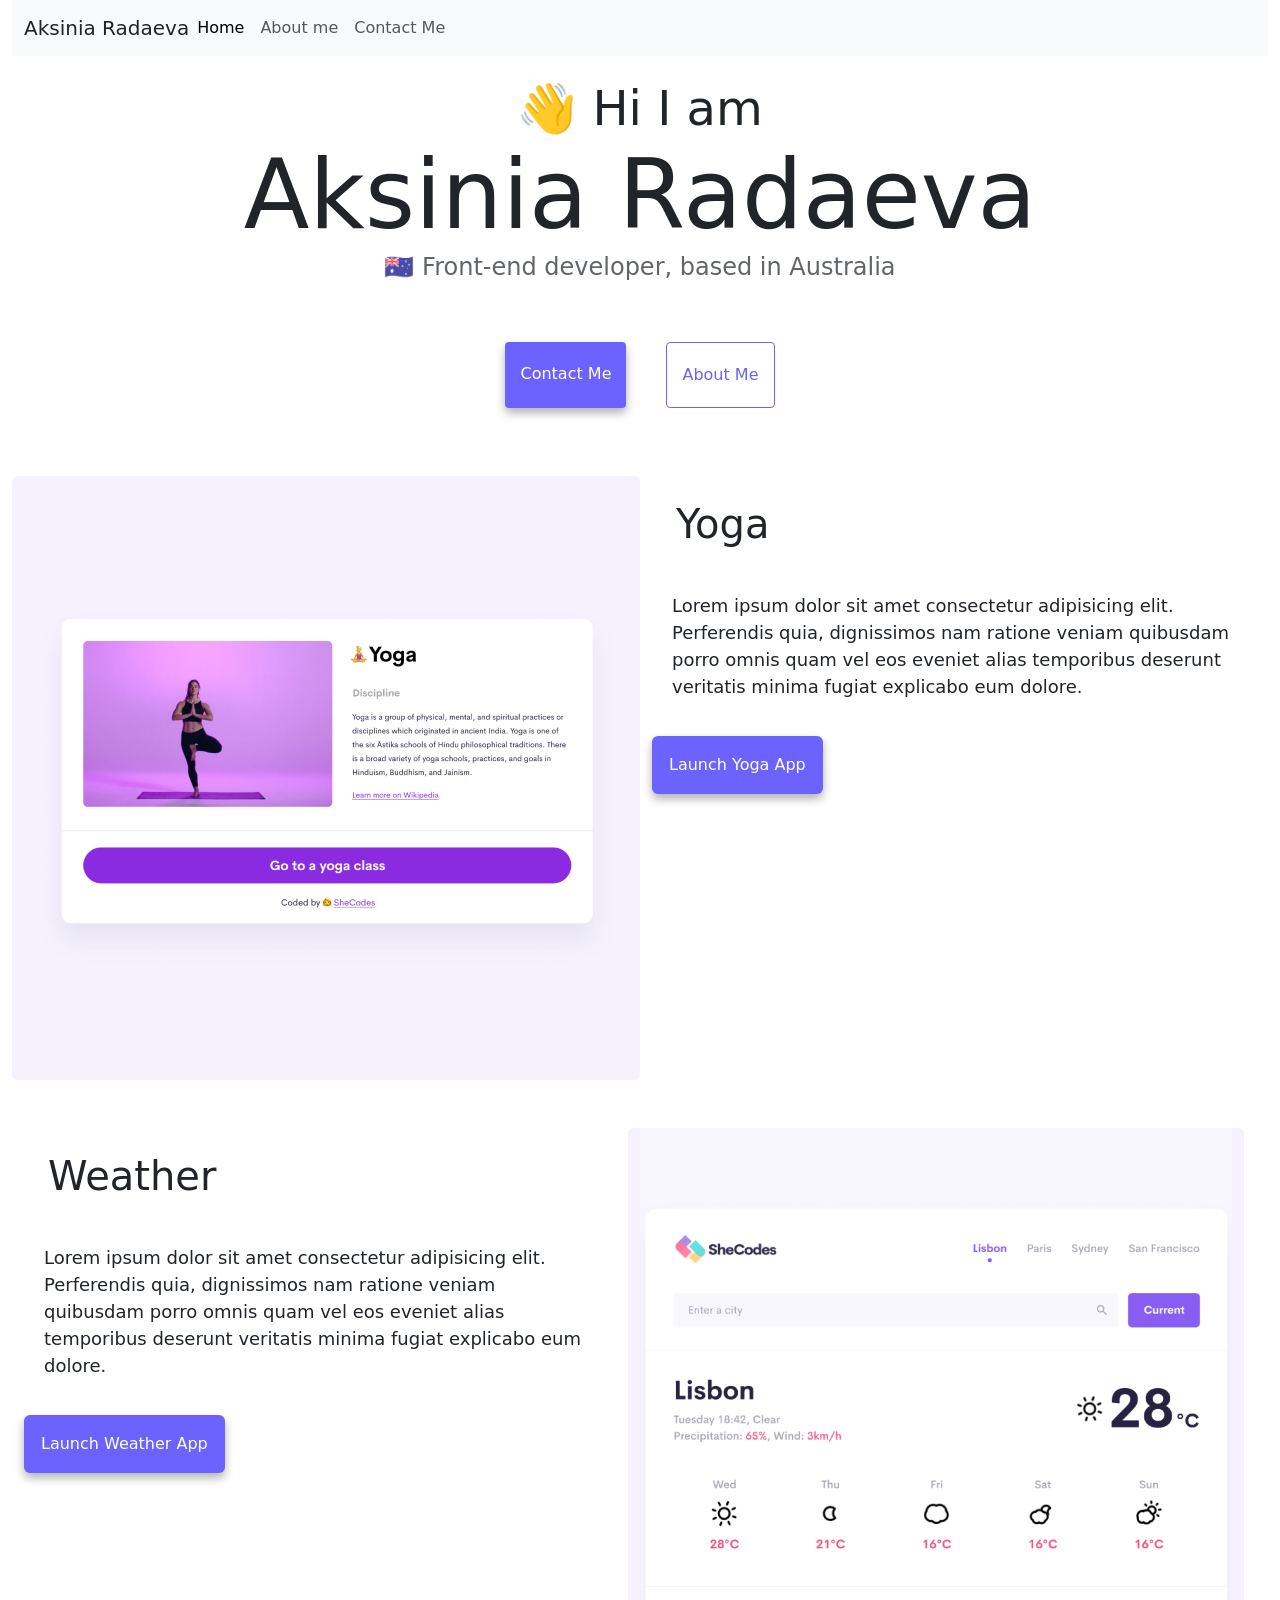
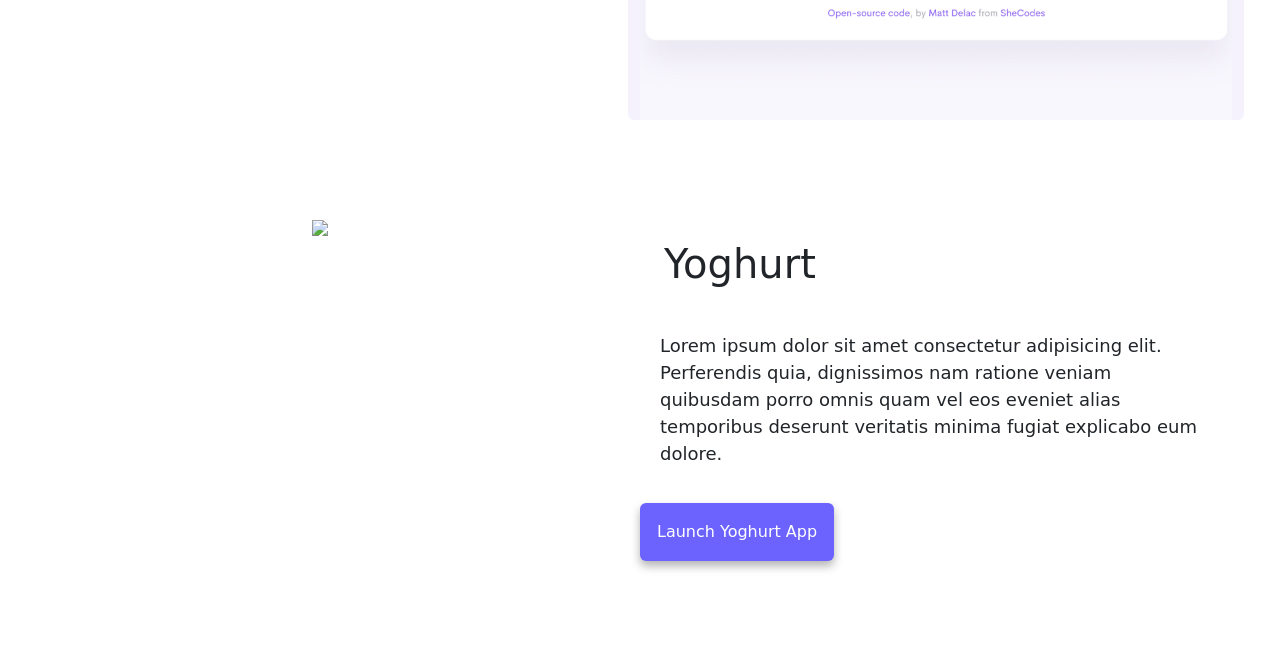
==== index.html @ 08eabd1d "uploaded existing project for improvement transferred existing project from codesandbox to VSCode an" ====
<!DOCTYPE html>
<html lang="en">
  <head>
    <meta charset="UTF-8" />
    <meta http-equiv="X-UA-Compatible" content="IE=edge" />
    <meta name="viewport" content="width=device-width, initial-scale=1.0" />
    <title>Aksinia Radaeva portfolio</title>
    <link
      href="https://cdn.jsdelivr.net/npm/bootstrap@5.3.8/dist/css/bootstrap.min.css"
      rel="stylesheet"
      integrity="sha384-sRIl4kxILFvY47J16cr9ZwB07vP4J8+LH7qKQnuqkuIAvNWLzeN8tE5YBujZqJLB"
      crossorigin="anonymous"
    />

    <link rel="stylesheet" href="style.css" />
  </head>
  <body>
    <div class="container-fluid">
      <nav class="navbar sticky-top navbar-expand-lg navbar-light bg-light mt-0">
        <div class="container-fluid">
          <a
            href="index.html"
            class="homepage-link text-decoration-none text-dark fw-noraml fs-5"
            >Aksinia Radaeva</a
          >
          <button
            class="navbar-toggler"
            type="button"
            data-bs-toggle="collapse"
            data-bs-target="#navbarNav"
            aria-controls="navbarNav"
            aria-expanded="false"
            aria-label="Toggle navigation"
          >
            <span class="navbar-toggler-icon"></span>
          </button>
          <div class="collapse navbar-collapse" id="navbarNav">
            <ul class="navbar-nav">
              <li class="nav-item">
                <a class="nav-link active" aria-current="page" href="index.html"
                  >Home</a
                >
              </li>
              <li class="nav-item">
                <a class="nav-link" href="about.html">About me</a>
              </li>
              <li class="nav-item">
                <a class="nav-link" href="about.html#contact">Contact Me</a>
              </li>
            </ul>
          </div>
        </div>
      </nav>
      <h2 class="mt-4">👋 Hi I am</h2>
      <h1>Aksinia Radaeva</h1>
      <h3>🇦🇺 Front-end developer, based in Australia</h3>
      <div class="navigation-links">
        <a href="about.html#contact" class="contact-link any-element"
          >Contact me</a
        >
        <a href="about.html" class="about-link any-element">About me</a>
      </div>
      <div class="container-fluid text-center">
        <div class="row d-flex my-5">
          <div class="col-md-6 preview-background rounded">
            <img src="images/yoga.png" class="img-fluid" />
          </div>
          <div class="col-md-6">
            <div class="card-body">
              <h5 class="card-title text-start p-4 fs-1">Yoga</h5>
              <p class="card-text text-start bg-transparent">
                Lorem ipsum dolor sit amet consectetur adipisicing elit. Perferendis quia, dignissimos nam ratione veniam quibusdam porro omnis quam vel eos eveniet alias temporibus deserunt veritatis minima fugiat explicabo eum dolore.
              </p>
              <div class="launching-button">
                <a href="#" class="btn button-styling link-hover-primary p-3"
                  >Launch Yoga App</a
                >
            </div>
          </div>
        </div>
        <div class="row d-flex my-5">
          <div class="col-md-6">
            <div class="card-body">
              <h5 class="card-title text-start p-4 fs-1">Weather</h5>
              <p class="card-text text-start bg-transparent">
                Lorem ipsum dolor sit amet consectetur adipisicing elit. Perferendis quia, dignissimos nam ratione veniam quibusdam porro omnis quam vel eos eveniet alias temporibus deserunt veritatis minima fugiat explicabo eum dolore.
              </p>
              <div class="launching-button">
                <a href="#" class="btn button-styling p-3"
                  >Launch Weather App</a
                >
              </div>
            </div>
          </div>
          <div class="col-md-6 preview-background rounded">
            <img src="images/weather.png" class="img-fluid" />
          </div>
        </div>
        <div class="row d-flex my-5">
          <div class="col-md-6 preview background">
            <img src="images/yogurt.png" class="img-fluid" />
          </div>
          <div class="col-md-6">
            <div class="card-body">
              <h5 class="card-title text-start p-4 fs-1">Yoghurt</h5>
              <p class="card-text text-start bg-transparent">
                Lorem ipsum dolor sit amet consectetur adipisicing elit. Perferendis quia, dignissimos nam ratione veniam quibusdam porro omnis quam vel eos eveniet alias temporibus deserunt veritatis minima fugiat explicabo eum dolore.
              </p>
              <div class="launching-button">
                <a href="#" class="btn button-styling p-3"
                  >Launch Yoghurt App</a
                >
              </div>
            </div>
          </div>
        </div>
      </div>
    </div>
    <script
      src="https://cdn.jsdelivr.net/npm/bootstrap@5.3.8/dist/js/bootstrap.bundle.min.js"
      integrity="sha384-FKyoEForCGlyvwx9Hj09JcYn3nv7wiPVlz7YYwJrWVcXK/BmnVDxM+D2scQbITxI"
      crossorigin="anonymous"
    ></script>
  </body>
</html>
---- style.css ----
:root {
  --primary-color: #6c63ff;
  --secondary-color: #f5f2fe;
  --box-shadow: 0 5px 10px rgba(0, 0, 0, 0.3);
}

h1,
h2,
h3 {
  text-align: center;
  margin: 0;
}

h1 {
  font-size: 96px;
}

h2 {
  font-size: 48px;
}

h3 {
  font-size: 24px;
  opacity: 0.7;
}

p {
  background: var(--secondary-color);
  padding: 20px;
  border-radius: 4px;
  font-size: 18px;
  line-height: 1.5;
  text-align: center;
}

.navigation-links {
  display: flex;
  margin-top: 40px;
  justify-content: center;
}

.navigation-links a {
  margin: 20px;
  border-radius: 4px;
  padding: 20px 15px;
  text-decoration: none;
  text-transform: capitalize;
}

.contact-link {
  background: var(--primary-color);
  box-shadow: var(--box-shadow);
  color: white;
}

.about-link {
  color: var(--primary-color);
  border: 1px solid var(--primary-color);
}

.email-link {
  display: flex;
  justify-content: center;
  color: var(--primary-color);
  font-size: 28px;
  text-decoration: none;
}

.email-link:hover {
  text-decoration: underline;
}

.preview-background {
  background: var(--secondary-color);
}

.button-styling {
  background: var(--primary-color);
  box-shadow: var(--box-shadow);
  color: white;
}

.btn:hover {
  background-color: var(--primary-color);
  color: #0a58cc;
}

.any-element:hover {
  color: #0a58cc;
}

.launching-button {
  text-align: left;
}
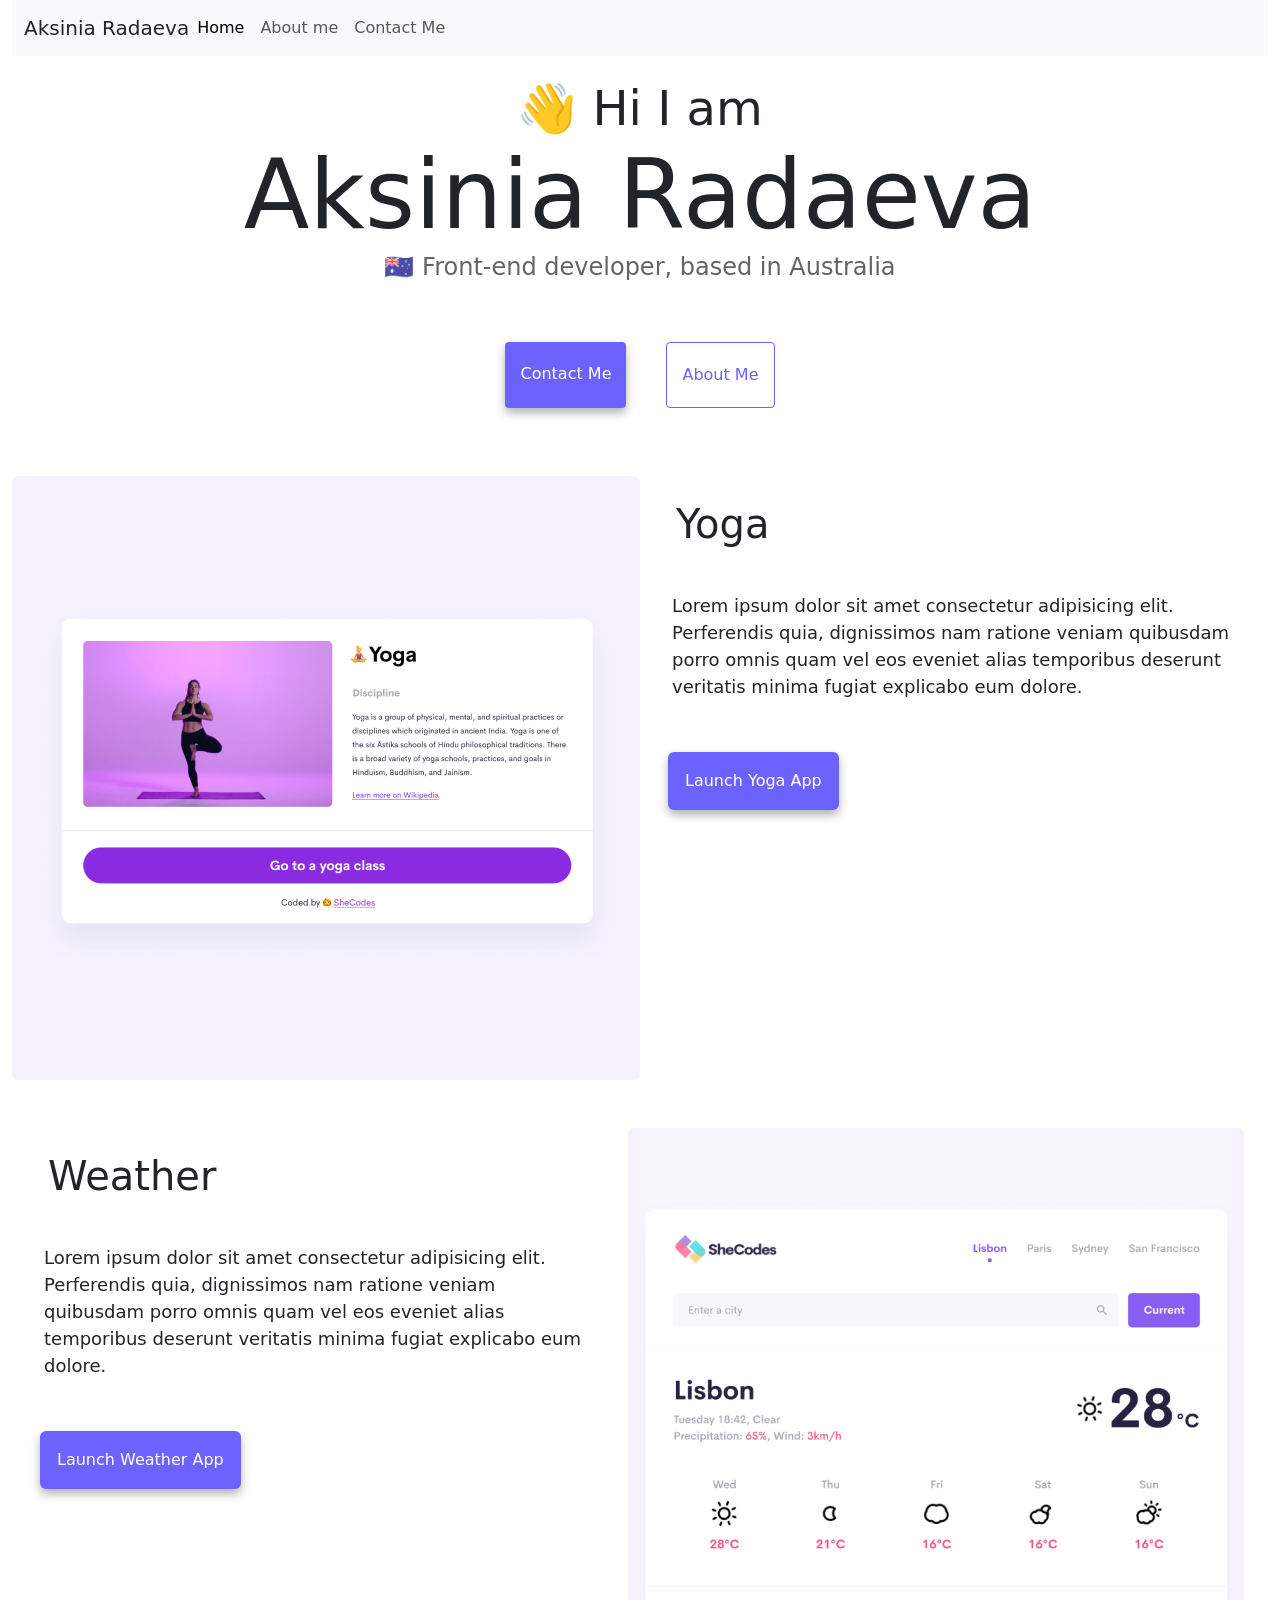
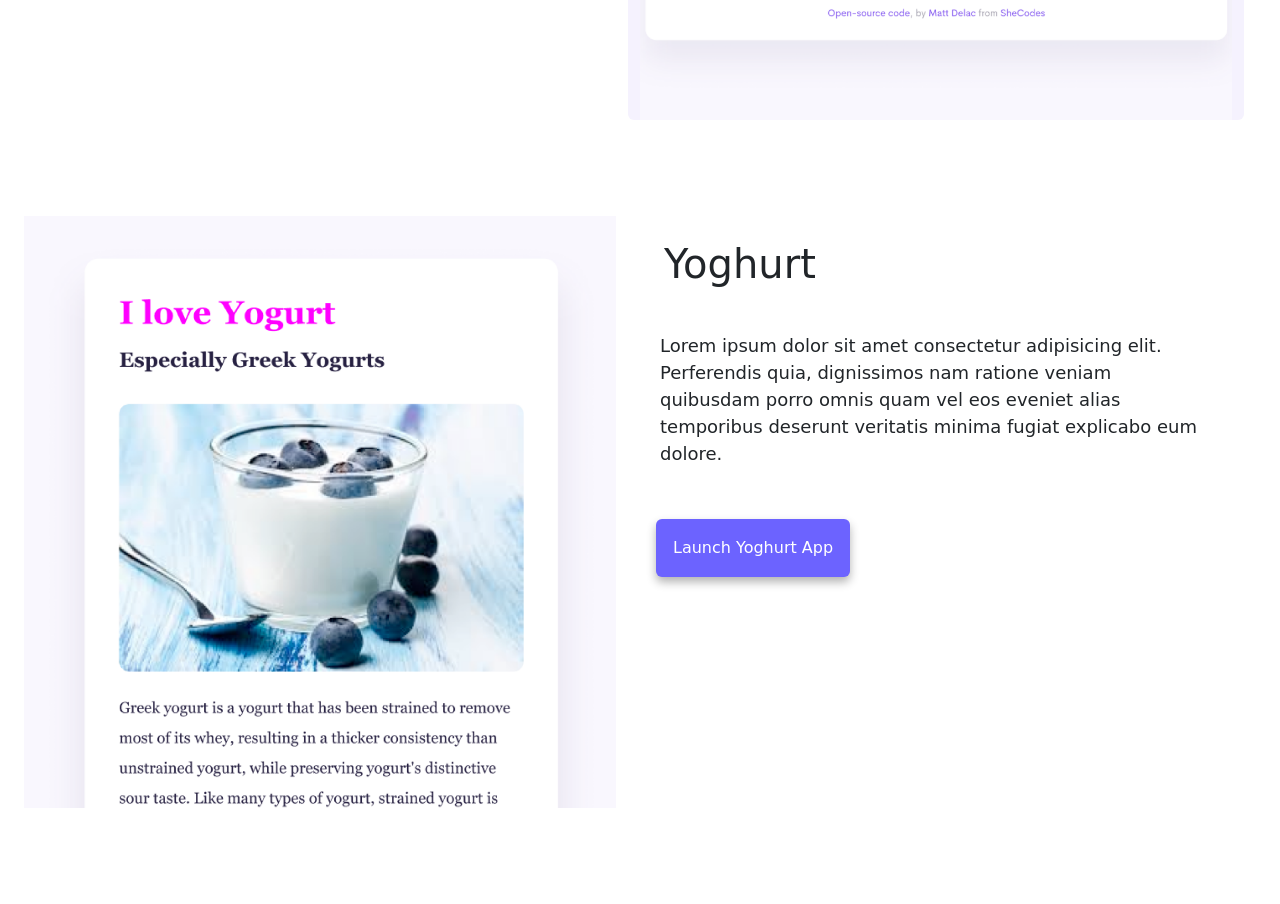
==== commit ba752301: "Improved index.html and about.html Made the webpages more Search Engine Optimised Added a proper tit" ====
--- a/index.html
+++ b/index.html
@@ -4,7 +4,8 @@
     <meta charset="UTF-8" />
     <meta http-equiv="X-UA-Compatible" content="IE=edge" />
     <meta name="viewport" content="width=device-width, initial-scale=1.0" />
-    <title>Aksinia Radaeva portfolio</title>
+    <meta name="Webpage displaying a portfolio of Aksinia Radaeva's work" content="front end web developer portfolio HTML CSS JavaScript Responsive " />
+    <title>Aksinia Radaeva Portfolio</title>
     <link
       href="https://cdn.jsdelivr.net/npm/bootstrap@5.3.8/dist/css/bootstrap.min.css"
       rel="stylesheet"
@@ -63,7 +64,7 @@
       <div class="container-fluid text-center">
         <div class="row d-flex my-5">
           <div class="col-md-6 preview-background rounded">
-            <img src="images/yoga.png" class="img-fluid" />
+            <img src="images/yoga.png" alt="Website homepage about yoga, including an image of a lady holding the tree pose and a title and description of what Yoga practice is about."  class="img-fluid" />
           </div>
           <div class="col-md-6">
             <div class="card-body">
@@ -72,7 +73,7 @@
                 Lorem ipsum dolor sit amet consectetur adipisicing elit. Perferendis quia, dignissimos nam ratione veniam quibusdam porro omnis quam vel eos eveniet alias temporibus deserunt veritatis minima fugiat explicabo eum dolore.
               </p>
               <div class="launching-button">
-                <a href="#" class="btn button-styling link-hover-primary p-3"
+                <a href="#" class="btn button-styling link-hover-primary p-3 m-3"
                   >Launch Yoga App</a
                 >
             </div>
@@ -86,19 +87,19 @@
                 Lorem ipsum dolor sit amet consectetur adipisicing elit. Perferendis quia, dignissimos nam ratione veniam quibusdam porro omnis quam vel eos eveniet alias temporibus deserunt veritatis minima fugiat explicabo eum dolore.
               </p>
               <div class="launching-button">
-                <a href="#" class="btn button-styling p-3"
+                <a href="#" class="btn button-styling p-3 m-3"
                   >Launch Weather App</a
                 >
               </div>
             </div>
           </div>
           <div class="col-md-6 preview-background rounded">
-            <img src="images/weather.png" class="img-fluid" />
+            <img src="images/weather.png"  alt="Image of a weather forecast Single Page Application" class="img-fluid" />
           </div>
         </div>
         <div class="row d-flex my-5">
           <div class="col-md-6 preview background">
-            <img src="images/yogurt.png" class="img-fluid" />
+            <img src="images/yoghurt.png" alt="Image of a homepage for Yoghurt, showing a Title, description of what Yoghurt is and a picture of Yoghurt in a glass container. " class="img-fluid" />
           </div>
           <div class="col-md-6">
             <div class="card-body">
@@ -107,7 +108,7 @@
                 Lorem ipsum dolor sit amet consectetur adipisicing elit. Perferendis quia, dignissimos nam ratione veniam quibusdam porro omnis quam vel eos eveniet alias temporibus deserunt veritatis minima fugiat explicabo eum dolore.
               </p>
               <div class="launching-button">
-                <a href="#" class="btn button-styling p-3"
+                <a href="#" class="btn button-styling p-3 m-3"
                   >Launch Yoghurt App</a
                 >
               </div>
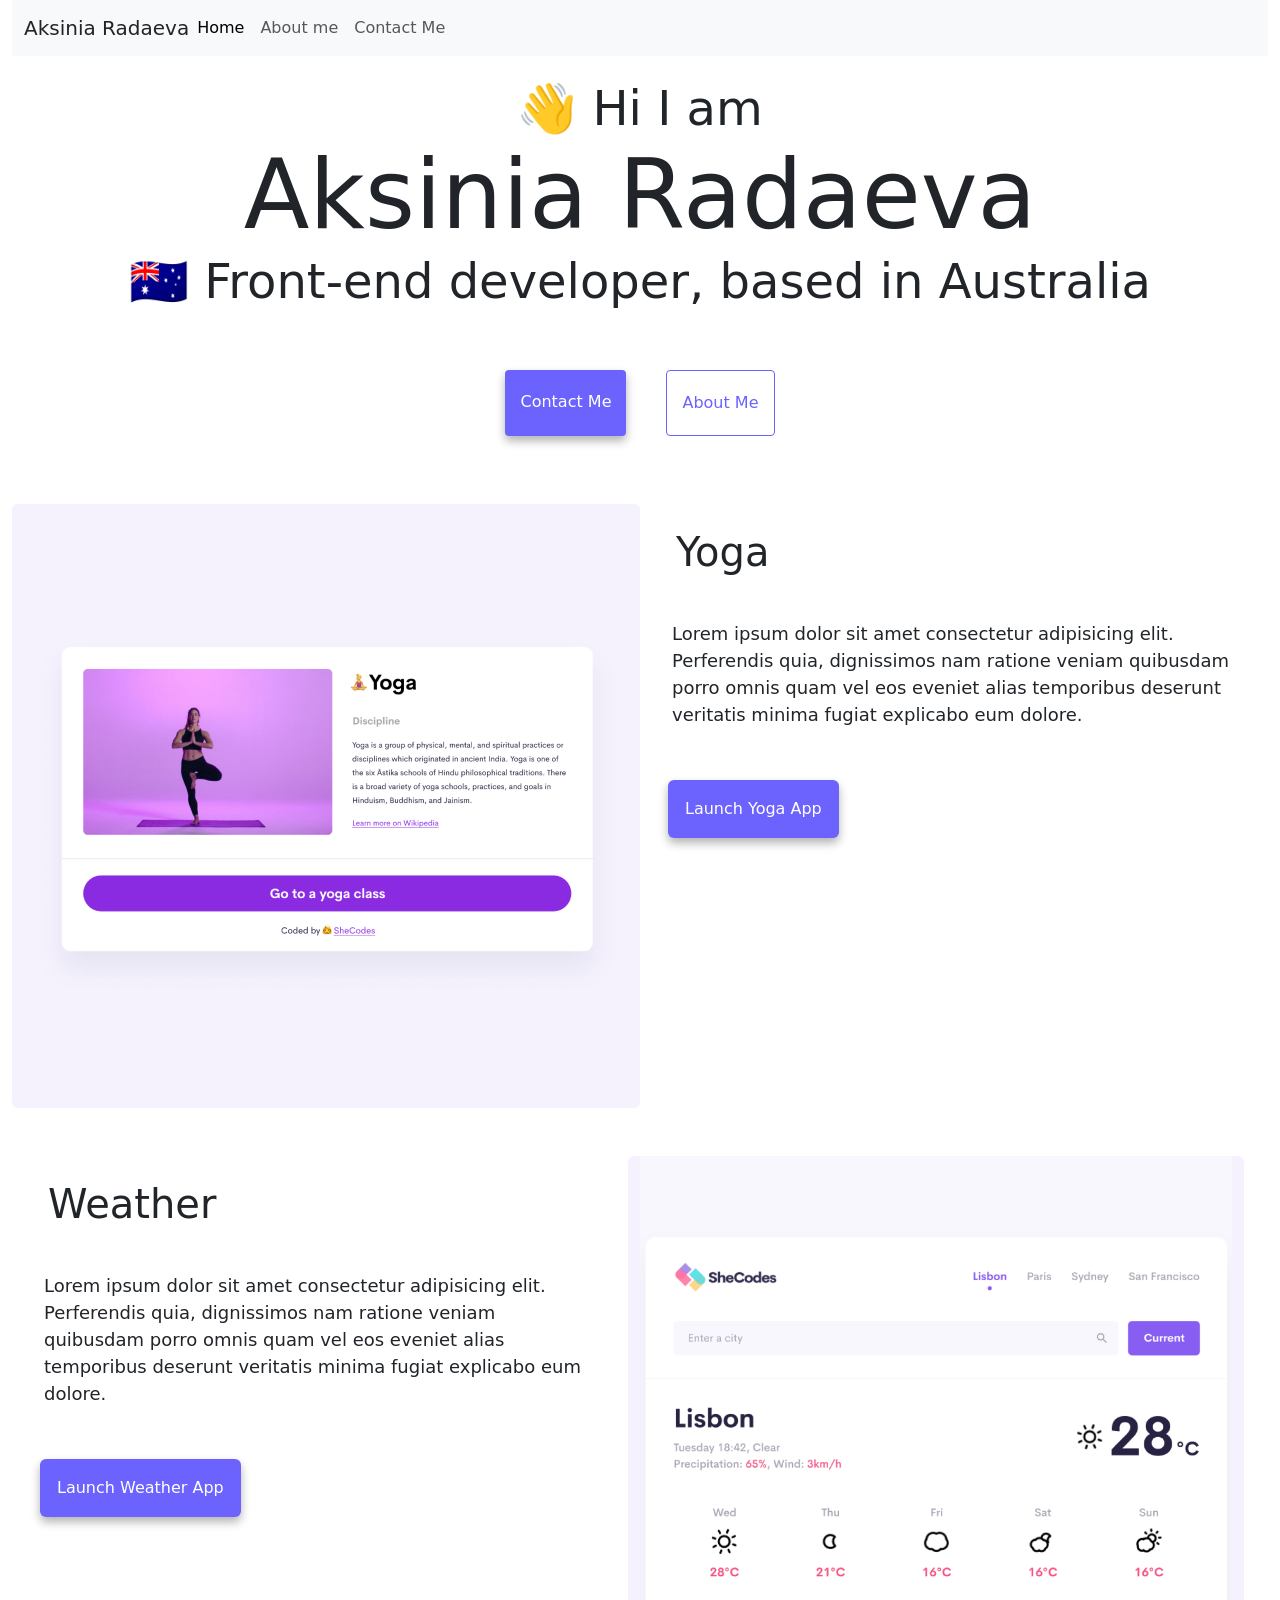
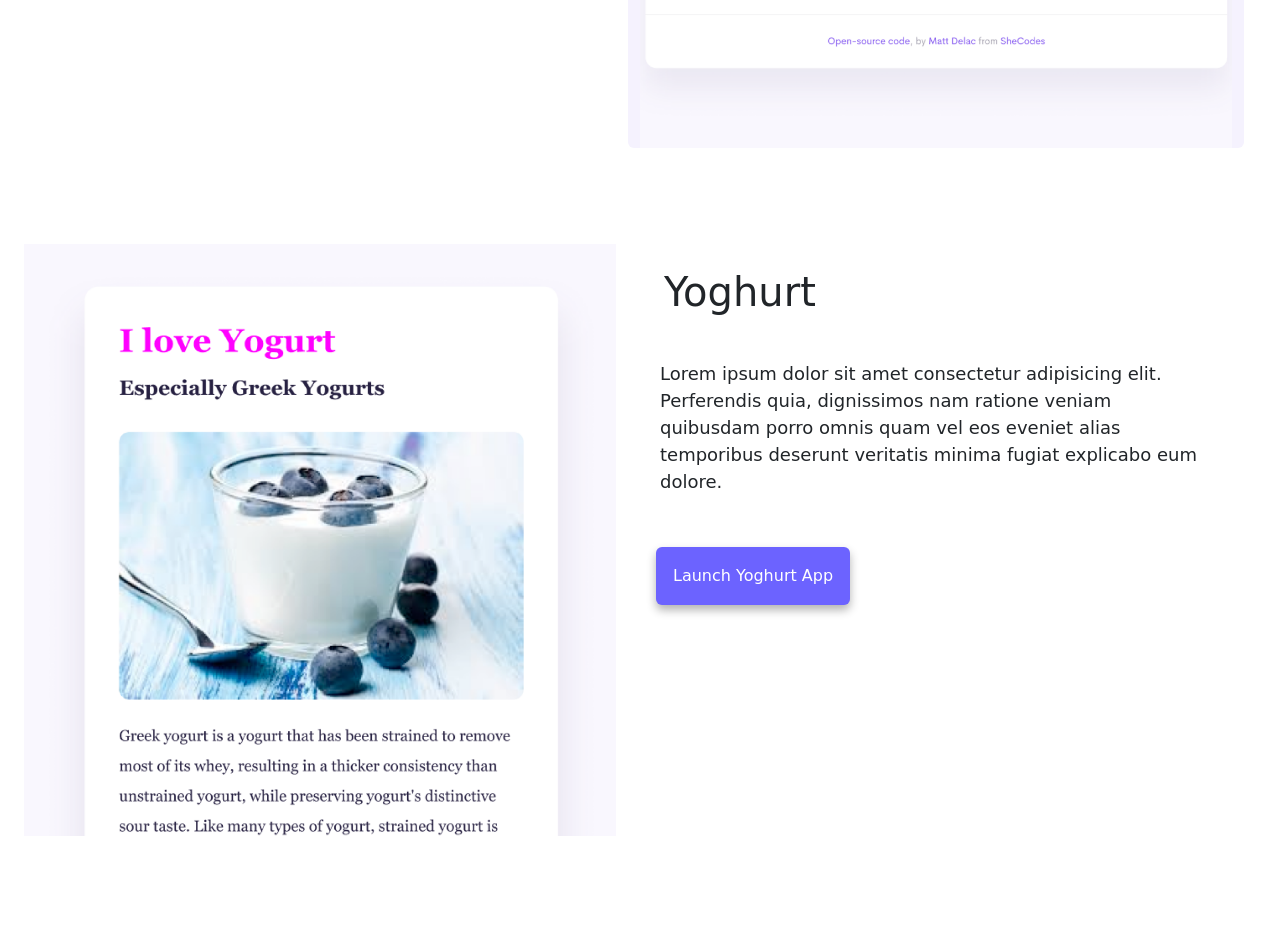
==== commit 46b15932: "Improved visuals in mobile resolution improved the visual appearance of the page when in mobile reso" ====
--- a/index.html
+++ b/index.html
@@ -4,7 +4,7 @@
     <meta charset="UTF-8" />
     <meta http-equiv="X-UA-Compatible" content="IE=edge" />
     <meta name="viewport" content="width=device-width, initial-scale=1.0" />
-    <meta name="Webpage displaying a portfolio of Aksinia Radaeva's work" content="front end web developer portfolio HTML CSS JavaScript Responsive " />
+    <meta name="description" content="Aksinia is a Front-End Web Developer based in Brisbane Australia. Check out her portfolio and contact her for any enquiries. " />
     <title>Aksinia Radaeva Portfolio</title>
     <link
       href="https://cdn.jsdelivr.net/npm/bootstrap@5.3.8/dist/css/bootstrap.min.css"
@@ -54,17 +54,17 @@
       </nav>
       <h2 class="mt-4">👋 Hi I am</h2>
       <h1>Aksinia Radaeva</h1>
-      <h3>🇦🇺 Front-end developer, based in Australia</h3>
+      <h2>🇦🇺 Front-end developer, based in Australia</h2>
       <div class="navigation-links">
-        <a href="about.html#contact" class="contact-link any-element"
+        <a href="/about.html#contact" class="contact-link any-element"
           >Contact me</a
         >
-        <a href="about.html" class="about-link any-element">About me</a>
+        <a href="/about.html" class="about-link">About me</a>
       </div>
       <div class="container-fluid text-center">
         <div class="row d-flex my-5">
           <div class="col-md-6 preview-background rounded">
-            <img src="images/yoga.png" alt="Website homepage about yoga, including an image of a lady holding the tree pose and a title and description of what Yoga practice is about."  class="img-fluid" />
+            <img src="/images/yoga.png" alt="Website homepage about Yoga"  class="img-fluid shadow-rounded d-none d-sm-block " />
           </div>
           <div class="col-md-6">
             <div class="card-body">
@@ -94,12 +94,12 @@
             </div>
           </div>
           <div class="col-md-6 preview-background rounded">
-            <img src="images/weather.png"  alt="Image of a weather forecast Single Page Application" class="img-fluid" />
+            <img src="/images/weather.png"  alt="Image of weather forecast project" class="img-fluid shadow-rounded d-none d-sm-block" />
           </div>
         </div>
         <div class="row d-flex my-5">
           <div class="col-md-6 preview background">
-            <img src="images/yoghurt.png" alt="Image of a homepage for Yoghurt, showing a Title, description of what Yoghurt is and a picture of Yoghurt in a glass container. " class="img-fluid" />
+            <img src="/images/yoghurt.png" alt="Image of a webpage about Yoghurt " class="img-fluid shadow-rounded d-none d-sm-block" />
           </div>
           <div class="col-md-6">
             <div class="card-body">
--- a/style.css
+++ b/style.css
@@ -80,15 +80,29 @@
   color: white;
 }
 
-.btn:hover {
-  background-color: var(--primary-color);
-  color: #0a58cc;
-}
-
-.any-element:hover {
-  color: #0a58cc;
-}
-
 .launching-button {
   text-align: left;
 }
+
+@media (max-width: 576px) {
+  body {
+    margin-bottom: 60px;
+  }
+  h1 {
+    font-size: 40px;
+    padding: 18px 0px;
+  }
+  h2 {
+    font-size: 24px;
+    font-weight: 200;
+  }
+  .launching-button {
+    text-align: center !important;
+  }
+  .card-title {
+    text-align: center !important;
+  }
+  .card-text {
+    text-align: center !important;
+  }
+}
